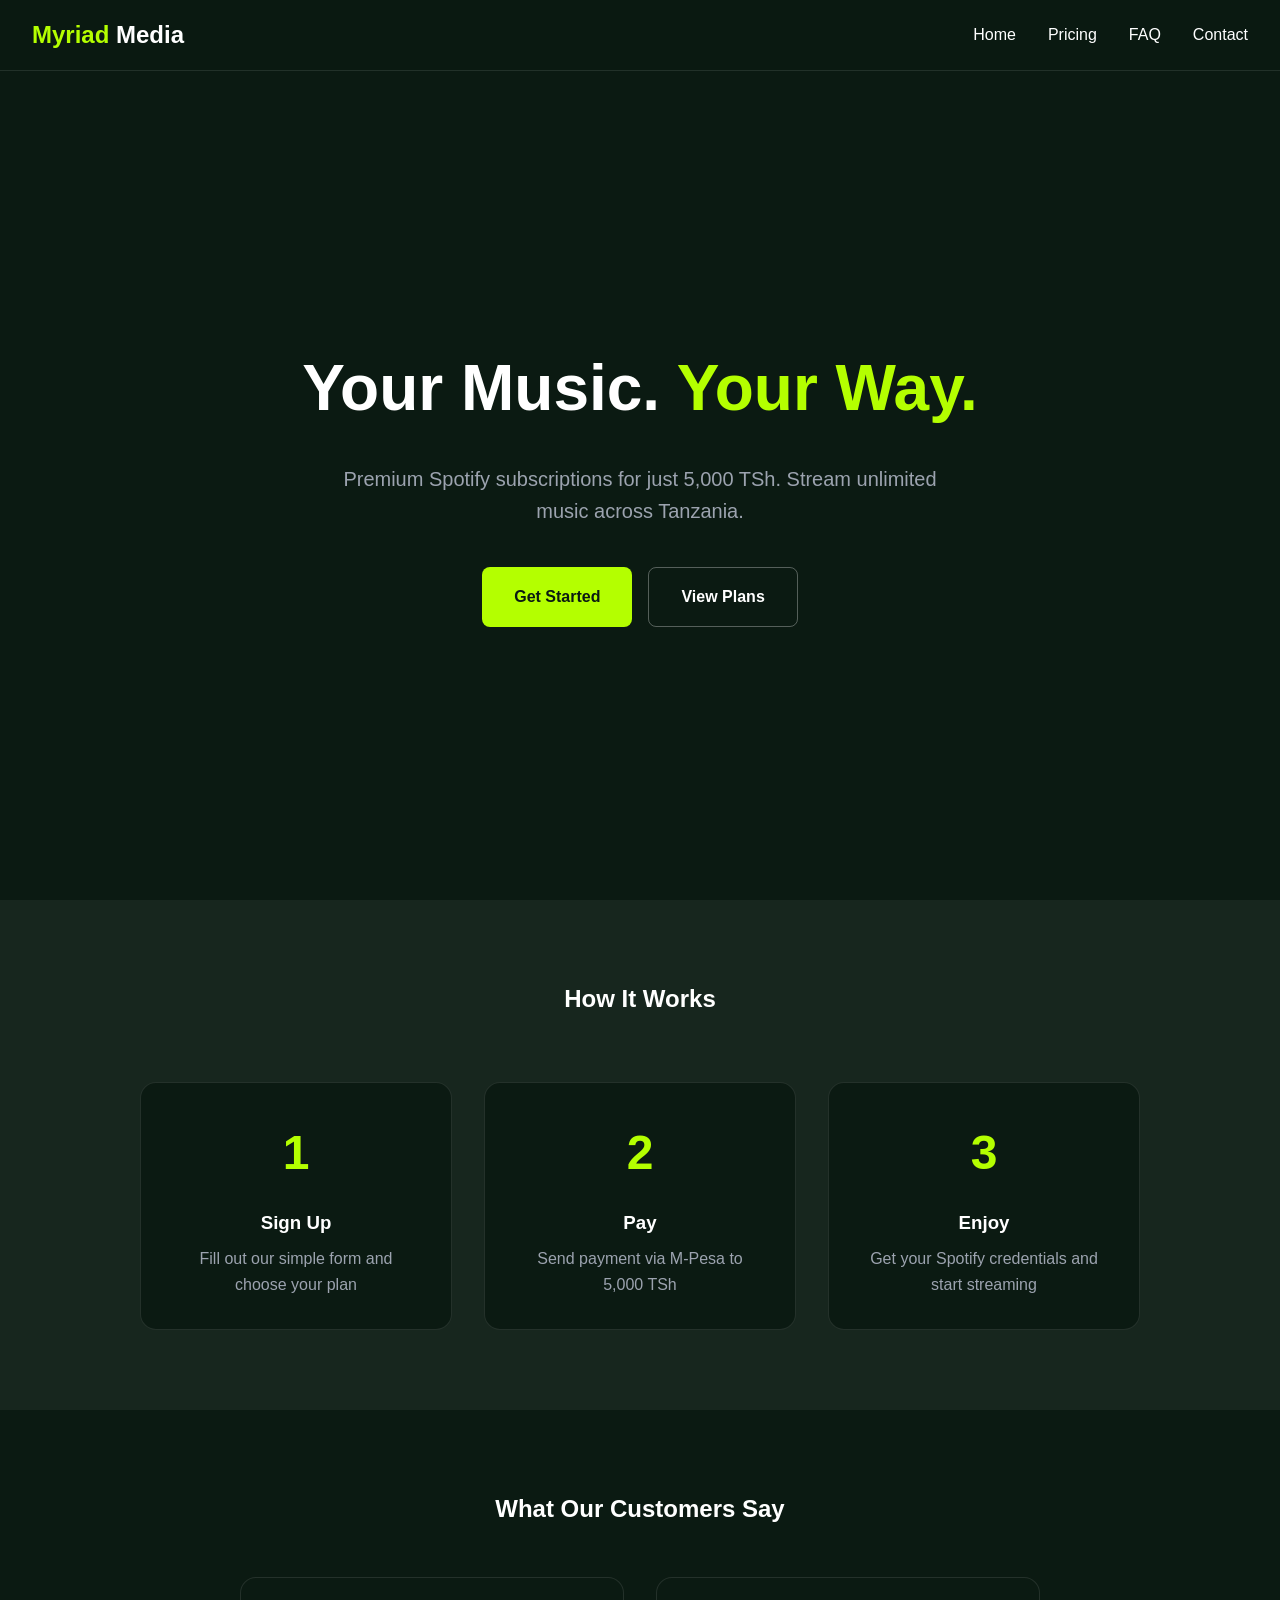
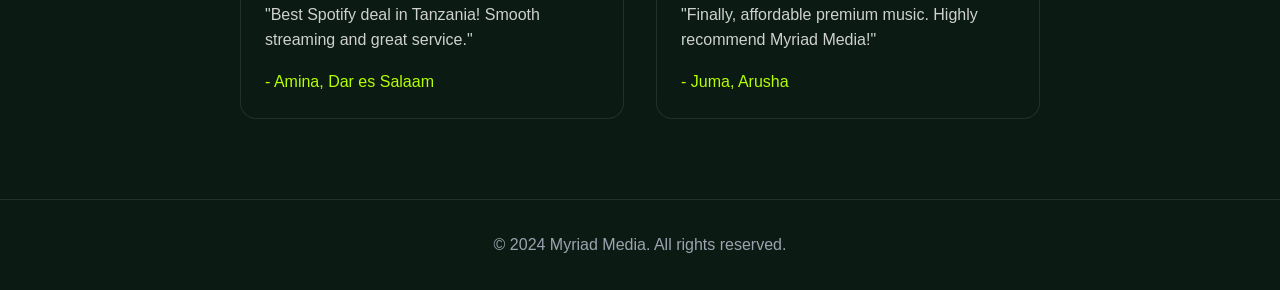
==== index.html @ 56f477ee "Add files via upload" ====
<!DOCTYPE html>
<html lang="en">
<head>
  <meta charset="UTF-8">
  <meta name="viewport" content="width=device-width, initial-scale=1.0">
  <title>Myriad Media - Spotify Subscriptions in Tanzania</title>
  <link rel="stylesheet" href="style.css">
</head>
<body>
  <nav class="navbar">
    <a href="index.html" class="logo"><span class="accent">Myriad</span> Media</a>
    <div class="nav-links">
      <a href="index.html">Home</a>
      <a href="pricing.html">Pricing</a>
      <a href="faq.html">FAQ</a>
      <a href="contact.html">Contact</a>
    </div>
  </nav>

  <section class="hero">
    <h1>Your Music. <span class="accent">Your Way.</span></h1>
    <p>Premium Spotify subscriptions for just 5,000 TSh. Stream unlimited music across Tanzania.</p>
    <div class="btn-group">
      <button class="btn btn-primary" onclick="openModal()">Get Started</button>
      <a href="pricing.html" class="btn btn-outline">View Plans</a>
    </div>
  </section>

  <section class="how-it-works">
    <h2>How It Works</h2>
    <div class="steps">
      <div class="step">
        <div class="step-number">1</div>
        <h3>Sign Up</h3>
        <p>Fill out our simple form and choose your plan</p>
      </div>
      <div class="step">
        <div class="step-number">2</div>
        <h3>Pay</h3>
        <p>Send payment via M-Pesa to 5,000 TSh</p>
      </div>
      <div class="step">
        <div class="step-number">3</div>
        <h3>Enjoy</h3>
        <p>Get your Spotify credentials and start streaming</p>
      </div>
    </div>
  </section>

  <section class="testimonials">
    <h2>What Our Customers Say</h2>
    <div class="testimonials-grid">
      <div class="testimonial">
        <p>"Best Spotify deal in Tanzania! Smooth streaming and great service."</p>
        <span class="accent">- Amina, Dar es Salaam</span>
      </div>
      <div class="testimonial">
        <p>"Finally, affordable premium music. Highly recommend Myriad Media!"</p>
        <span class="accent">- Juma, Arusha</span>
      </div>
    </div>
  </section>

  <footer>
    <p>&copy; 2024 Myriad Media. All rights reserved.</p>
  </footer>

  <div id="modal" class="modal">
    <div class="modal-backdrop" onclick="closeModal()"></div>
    <div class="modal-content">
      <button class="modal-close" onclick="closeModal()">&times;</button>
      <h2>Get <span class="accent">Started</span></h2>
      <p>Fill out the form and we'll contact you on WhatsApp</p>
      <form id="leadForm">
        <label>Name *</label>
        <input type="text" name="name" required>
        <label>City *</label>
        <input type="text" name="city" required>
        <label>Phone *</label>
        <input type="tel" name="phone" required>
        <label>How did you hear about us? *</label>
        <input type="text" name="source" required>
        <label>Referral Code (optional)</label>
        <input type="text" name="referral">
        <button type="submit" class="btn btn-primary">Continue on WhatsApp</button>
      </form>
    </div>
  </div>

  <script src="script.js"></script>
</body>
</html>
---- style.css ----
* {
  margin: 0;
  padding: 0;
  box-sizing: border-box;
}

:root {
  --bg: #0b1a12;
  --accent: #b4ff00;
  --text: #ffffff;
  --text-muted: #9ca3af;
}

body {
  font-family: -apple-system, BlinkMacSystemFont, 'Segoe UI', Roboto, sans-serif;
  background-color: var(--bg);
  color: var(--text);
  line-height: 1.6;
}

.accent {
  color: var(--accent);
}

.navbar {
  position: fixed;
  top: 0;
  left: 0;
  right: 0;
  background: rgba(11, 26, 18, 0.9);
  backdrop-filter: blur(10px);
  border-bottom: 1px solid rgba(255, 255, 255, 0.1);
  padding: 1rem 2rem;
  display: flex;
  justify-content: space-between;
  align-items: center;
  z-index: 50;
}

.logo {
  font-size: 1.5rem;
  font-weight: bold;
  text-decoration: none;
  color: var(--text);
}

.nav-links {
  display: flex;
  gap: 2rem;
}

.nav-links a {
  color: var(--text);
  text-decoration: none;
  transition: color 0.2s;
}

.nav-links a:hover {
  color: var(--accent);
}

.hero {
  min-height: 100vh;
  display: flex;
  flex-direction: column;
  justify-content: center;
  align-items: center;
  text-align: center;
  padding: 8rem 2rem 4rem;
}

.hero h1 {
  font-size: 4rem;
  margin-bottom: 1.5rem;
}

.hero p {
  font-size: 1.25rem;
  color: var(--text-muted);
  max-width: 600px;
  margin-bottom: 2.5rem;
}

.btn-group {
  display: flex;
  gap: 1rem;
}

.btn {
  padding: 1rem 2rem;
  border-radius: 0.5rem;
  font-weight: bold;
  text-decoration: none;
  cursor: pointer;
  border: none;
  font-size: 1rem;
  transition: all 0.2s;
}

.btn-primary {
  background: var(--accent);
  color: var(--bg);
}

.btn-primary:hover {
  background: #9ee000;
}

.btn-outline {
  border: 1px solid rgba(255, 255, 255, 0.3);
  color: var(--text);
  background: transparent;
}

.btn-outline:hover {
  border-color: var(--accent);
}

.btn-block {
  display: block;
  width: 100%;
  text-align: center;
}

.how-it-works {
  padding: 5rem 2rem;
  background: rgba(255, 255, 255, 0.05);
}

.how-it-works h2 {
  text-align: center;
  margin-bottom: 4rem;
}

.steps {
  display: grid;
  grid-template-columns: repeat(auto-fit, minmax(250px, 1fr));
  gap: 2rem;
  max-width: 1000px;
  margin: 0 auto;
}

.step {
  text-align: center;
  padding: 2rem;
  border-radius: 1rem;
  background: var(--bg);
  border: 1px solid rgba(255, 255, 255, 0.1);
}

.step-number {
  font-size: 3rem;
  font-weight: bold;
  color: var(--accent);
  margin-bottom: 1rem;
}

.step h3 {
  margin-bottom: 0.5rem;
}

.step p {
  color: var(--text-muted);
}

.testimonials {
  padding: 5rem 2rem;
}

.testimonials h2 {
  text-align: center;
  margin-bottom: 3rem;
}

.testimonials-grid {
  display: grid;
  grid-template-columns: repeat(auto-fit, minmax(300px, 1fr));
  gap: 2rem;
  max-width: 800px;
  margin: 0 auto;
}

.testimonial {
  padding: 1.5rem;
  border-radius: 1rem;
  background: var(--bg);
  border: 1px solid rgba(255, 255, 255, 0.1);
}

.testimonial p {
  margin-bottom: 1rem;
  color: rgba(255, 255, 255, 0.8);
}

.page-header {
  padding: 10rem 2rem 4rem;
  text-align: center;
}

.page-header h1 {
  font-size: 3rem;
  margin-bottom: 1rem;
}

.page-header p {
  color: var(--text-muted);
  font-size: 1.25rem;
}

.pricing-section {
  padding: 2rem 2rem 5rem;
  display: flex;
  justify-content: center;
}

.price-card {
  background: var(--bg);
  border: 2px solid var(--accent);
  border-radius: 1.5rem;
  padding: 3rem;
  max-width: 400px;
  text-align: center;
}

.price-card h2 {
  margin-bottom: 1.5rem;
}

.price {
  margin-bottom: 2rem;
}

.amount {
  font-size: 3rem;
  font-weight: bold;
  color: var(--accent);
}

.period {
  color: var(--text-muted);
}

.features {
  list-style: none;
  text-align: left;
  margin-bottom: 2rem;
}

.features li {
  padding: 0.5rem 0;
  display: flex;
  gap: 0.75rem;
}

.faq-section {
  padding: 2rem 2rem 5rem;
  max-width: 800px;
  margin: 0 auto;
}

.faq-item {
  padding: 1.5rem;
  border-radius: 1rem;
  background: var(--bg);
  border: 1px solid rgba(255, 255, 255, 0.1);
  margin-bottom: 1rem;
}

.faq-item h3 {
  color: var(--accent);
  margin-bottom: 0.5rem;
}

.faq-cta {
  margin-top: 3rem;
  padding: 2rem;
  border-radius: 1rem;
  background: var(--bg);
  border: 1px solid rgba(180, 255, 0, 0.3);
  text-align: center;
}

.faq-cta h3 {
  margin-bottom: 1rem;
}

.faq-cta a {
  text-decoration: none;
}

.contact-section {
  padding: 2rem 2rem 5rem;
  max-width: 600px;
  margin: 0 auto;
}

.contact-form label {
  display: block;
  margin-bottom: 0.5rem;
}

.contact-form input,
.contact-form textarea {
  width: 100%;
  padding: 0.75rem 1rem;
  margin-bottom: 1.5rem;
  border-radius: 0.5rem;
  border: 1px solid rgba(255, 255, 255, 0.2);
  background: rgba(255, 255, 255, 0.1);
  color: var(--text);
  font-family: inherit;
  font-size: 1rem;
}

.contact-form input:focus,
.contact-form textarea:focus {
  outline: none;
  border-color: var(--accent);
}

.contact-form textarea {
  resize: none;
}

.contact-cta {
  margin-top: 3rem;
  padding: 2rem;
  border-radius: 1rem;
  background: var(--bg);
  border: 1px solid rgba(255, 255, 255, 0.1);
  text-align: center;
}

.contact-cta p {
  color: var(--text-muted);
  margin-bottom: 1rem;
}

.contact-cta a {
  font-size: 1.25rem;
  text-decoration: none;
}

footer {
  padding: 2rem;
  border-top: 1px solid rgba(255, 255, 255, 0.1);
  text-align: center;
  color: var(--text-muted);
}

.modal {
  display: none;
  position: fixed;
  inset: 0;
  z-index: 100;
  align-items: center;
  justify-content: center;
  padding: 1rem;
}

.modal.active {
  display: flex;
}

.modal-backdrop {
  position: absolute;
  inset: 0;
  background: rgba(0, 0, 0, 0.8);
}

.modal-content {
  position: relative;
  background: var(--bg);
  border: 1px solid var(--accent);
  border-radius: 1rem;
  padding: 2rem;
  max-width: 400px;
  width: 100%;
  max-height: 90vh;
  overflow-y: auto;
}

.modal-close {
  position: absolute;
  top: 1rem;
  right: 1rem;
  background: none;
  border: none;
  color: var(--text-muted);
  font-size: 1.5rem;
  cursor: pointer;
}

.modal-content h2 {
  margin-bottom: 0.5rem;
}

.modal-content > p {
  color: var(--text-muted);
  margin-bottom: 1.5rem;
}

.modal-content label {
  display: block;
  margin-bottom: 0.5rem;
  font-size: 0.875rem;
}

.modal-content input {
  width: 100%;
  padding: 0.75rem 1rem;
  margin-bottom: 1rem;
  border-radius: 0.5rem;
  border: 1px solid rgba(255, 255, 255, 0.2);
  background: rgba(255, 255, 255, 0.1);
  color: var(--text);
  font-family: inherit;
}

.modal-content input:focus {
  outline: none;
  border-color: var(--accent);
}

@media (max-width: 768px) {
  .hero h1 {
    font-size: 2.5rem;
  }

  .btn-group {
    flex-direction: column;
  }

  .nav-links {
    gap: 1rem;
  }

  .navbar {
    padding: 1rem;
  }
}
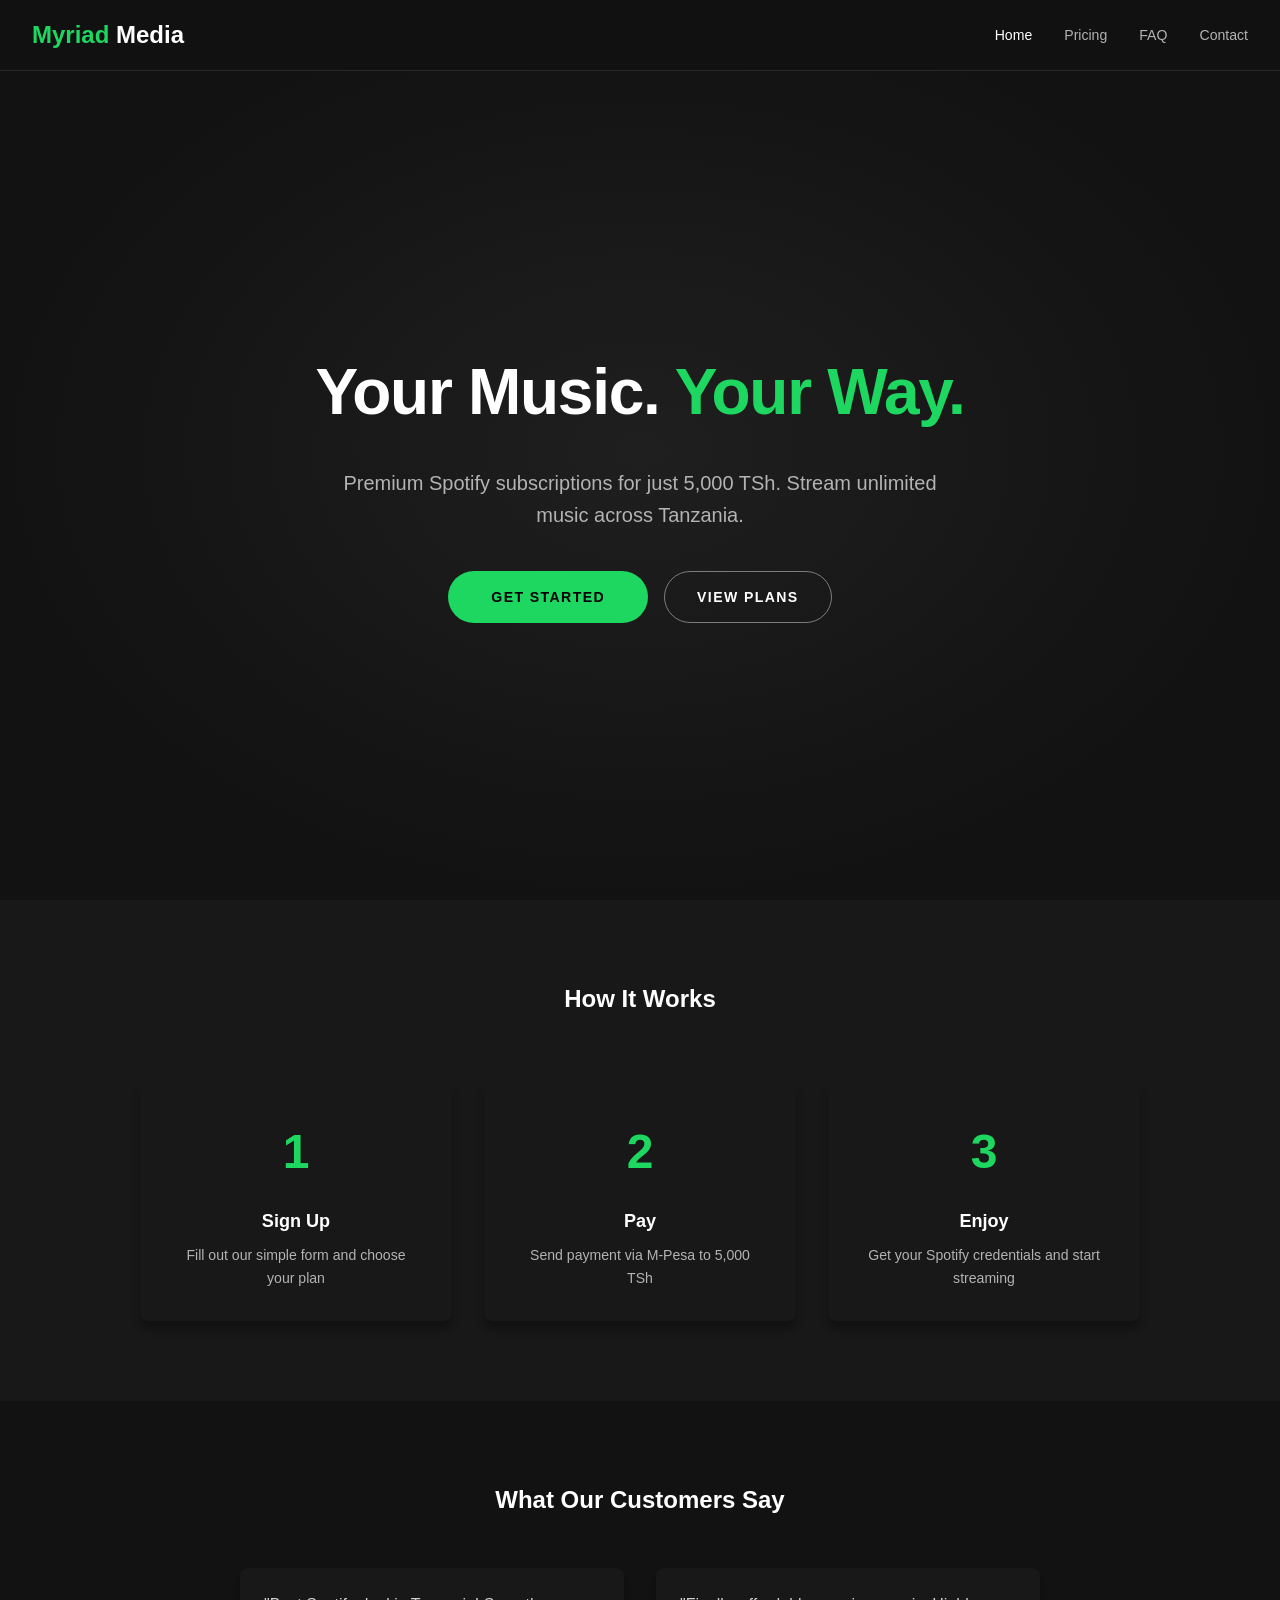
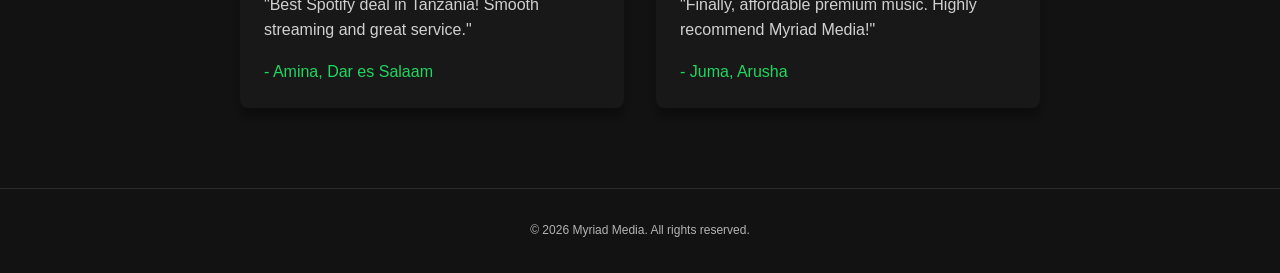
==== commit d1726a44: "Spotify design.md integration updated" ====
--- a/index.html
+++ b/index.html
@@ -8,9 +8,9 @@
 </head>
 <body>
   <nav class="navbar">
-    <a href="index.html" class="logo"><span class="accent">Myriad</span> Media</a>
+    <a href="index.html" class="logo"><span>Myriad</span> Media</a>
     <div class="nav-links">
-      <a href="index.html">Home</a>
+      <a href="index.html" class="active">Home</a>
       <a href="pricing.html">Pricing</a>
       <a href="faq.html">FAQ</a>
       <a href="contact.html">Contact</a>
@@ -62,7 +62,7 @@
   </section>
 
   <footer>
-    <p>&copy; 2024 Myriad Media. All rights reserved.</p>
+    <p>&copy; 2026 Myriad Media. All rights reserved.</p>
   </footer>
 
   <div id="modal" class="modal">
@@ -82,7 +82,7 @@
         <input type="text" name="source" required>
         <label>Referral Code (optional)</label>
         <input type="text" name="referral">
-        <button type="submit" class="btn btn-primary">Continue on WhatsApp</button>
+        <button type="submit" class="btn btn-primary btn-block">Continue on WhatsApp</button>
       </form>
     </div>
   </div>
--- a/style.css
+++ b/style.css
@@ -5,14 +5,26 @@
 }
 
 :root {
-  --bg: #0b1a12;
-  --accent: #b4ff00;
+  --bg: #121212;
+  --surface: #181818;
+  --surface-hover: #1f1f1f;
+  --accent: #1ed760;
   --text: #ffffff;
-  --text-muted: #9ca3af;
+  --text-muted: #b3b3b3;
+  --border: #4d4d4d;
+  --border-light: #7c7c7c;
+  --card: #181818;
+  --card-hover: #1f1f1f;
+  --negative: #f3727f;
+  --warning: #ffa42b;
+  --announcement: #539df5;
+  --shadow-heavy: rgba(0, 0, 0, 0.5) 0px 8px 24px;
+  --shadow-medium: rgba(0, 0, 0, 0.3) 0px 8px 8px;
+  --inset-border: rgb(18, 18, 18) 0px 1px 0px, rgb(124, 124, 124) 0px 0px 0px 1px inset;
 }
 
 body {
-  font-family: -apple-system, BlinkMacSystemFont, 'Segoe UI', Roboto, sans-serif;
+  font-family: SpotifyMixUI, -apple-system, BlinkMacSystemFont, 'Segoe UI', Roboto, sans-serif;
   background-color: var(--bg);
   color: var(--text);
   line-height: 1.6;
@@ -27,21 +39,26 @@
   top: 0;
   left: 0;
   right: 0;
-  background: rgba(11, 26, 18, 0.9);
+  background: rgba(18, 18, 18, 0.9);
   backdrop-filter: blur(10px);
-  border-bottom: 1px solid rgba(255, 255, 255, 0.1);
   padding: 1rem 2rem;
   display: flex;
   justify-content: space-between;
   align-items: center;
   z-index: 50;
+  border-bottom: 1px solid rgba(255, 255, 255, 0.1);
 }
 
 .logo {
   font-size: 1.5rem;
-  font-weight: bold;
+  font-weight: 700;
   text-decoration: none;
   color: var(--text);
+  letter-spacing: normal;
+}
+
+.logo span {
+  color: var(--accent);
 }
 
 .nav-links {
@@ -50,13 +67,16 @@
 }
 
 .nav-links a {
+  color: var(--text-muted);
+  text-decoration: none;
+  font-size: 0.88rem;
+  font-weight: 400;
+  transition: color 0.2s;
+}
+
+.nav-links a:hover,
+.nav-links a.active {
   color: var(--text);
-  text-decoration: none;
-  transition: color 0.2s;
-}
-
-.nav-links a:hover {
-  color: var(--accent);
 }
 
 .hero {
@@ -67,11 +87,14 @@
   align-items: center;
   text-align: center;
   padding: 8rem 2rem 4rem;
+  background: radial-gradient(ellipse at center, #1f1f1f 0%, var(--bg) 70%);
 }
 
 .hero h1 {
   font-size: 4rem;
+  font-weight: 700;
   margin-bottom: 1.5rem;
+  letter-spacing: -0.02em;
 }
 
 .hero p {
@@ -79,6 +102,7 @@
   color: var(--text-muted);
   max-width: 600px;
   margin-bottom: 2.5rem;
+  font-weight: 400;
 }
 
 .btn-group {
@@ -87,49 +111,59 @@
 }
 
 .btn {
-  padding: 1rem 2rem;
-  border-radius: 0.5rem;
-  font-weight: bold;
+  padding: 14px 32px;
+  border-radius: 9999px;
+  font-weight: 700;
   text-decoration: none;
   cursor: pointer;
   border: none;
-  font-size: 1rem;
+  font-size: 0.88rem;
+  text-transform: uppercase;
+  letter-spacing: 1.4px;
   transition: all 0.2s;
 }
 
 .btn-primary {
   background: var(--accent);
-  color: var(--bg);
+  color: #000000;
+  padding: 14px 43px;
+  border-radius: 500px;
 }
 
 .btn-primary:hover {
-  background: #9ee000;
+  background: #1db954;
+  transform: scale(1.04);
 }
 
 .btn-outline {
-  border: 1px solid rgba(255, 255, 255, 0.3);
+  border: 1px solid var(--border-light);
   color: var(--text);
   background: transparent;
+  padding: 14px 32px;
+  border-radius: 9999px;
 }
 
 .btn-outline:hover {
-  border-color: var(--accent);
+  border-color: var(--text);
 }
 
 .btn-block {
   display: block;
   width: 100%;
   text-align: center;
+  border-radius: 9999px;
 }
 
 .how-it-works {
   padding: 5rem 2rem;
-  background: rgba(255, 255, 255, 0.05);
+  background: var(--surface);
 }
 
 .how-it-works h2 {
   text-align: center;
   margin-bottom: 4rem;
+  font-size: 1.5rem;
+  font-weight: 700;
 }
 
 .steps {
@@ -143,24 +177,32 @@
 .step {
   text-align: center;
   padding: 2rem;
-  border-radius: 1rem;
-  background: var(--bg);
-  border: 1px solid rgba(255, 255, 255, 0.1);
+  border-radius: 8px;
+  background: var(--card);
+  box-shadow: var(--shadow-medium);
+  transition: background 0.2s;
+}
+
+.step:hover {
+  background: var(--card-hover);
 }
 
 .step-number {
   font-size: 3rem;
-  font-weight: bold;
+  font-weight: 700;
   color: var(--accent);
   margin-bottom: 1rem;
 }
 
 .step h3 {
   margin-bottom: 0.5rem;
+  font-size: 1.13rem;
+  font-weight: 600;
 }
 
 .step p {
   color: var(--text-muted);
+  font-size: 0.88rem;
 }
 
 .testimonials {
@@ -170,6 +212,8 @@
 .testimonials h2 {
   text-align: center;
   margin-bottom: 3rem;
+  font-size: 1.5rem;
+  font-weight: 700;
 }
 
 .testimonials-grid {
@@ -182,29 +226,38 @@
 
 .testimonial {
   padding: 1.5rem;
-  border-radius: 1rem;
-  background: var(--bg);
-  border: 1px solid rgba(255, 255, 255, 0.1);
+  border-radius: 8px;
+  background: var(--card);
+  box-shadow: var(--shadow-medium);
 }
 
 .testimonial p {
   margin-bottom: 1rem;
   color: rgba(255, 255, 255, 0.8);
+  font-size: 1rem;
 }
 
 .page-header {
   padding: 10rem 2rem 4rem;
   text-align: center;
+  background: radial-gradient(ellipse at center, #1f1f1f 0%, var(--bg) 70%);
+  min-height: 40vh;
+  display: flex;
+  flex-direction: column;
+  justify-content: center;
+  align-items: center;
 }
 
 .page-header h1 {
   font-size: 3rem;
-  margin-bottom: 1rem;
+  font-weight: 700;
+  margin-bottom: 1rem;
+  letter-spacing: -0.02em;
 }
 
 .page-header p {
   color: var(--text-muted);
-  font-size: 1.25rem;
+  font-size: 1.13rem;
 }
 
 .pricing-section {
@@ -214,16 +267,19 @@
 }
 
 .price-card {
-  background: var(--bg);
+  background: var(--card);
   border: 2px solid var(--accent);
-  border-radius: 1.5rem;
+  border-radius: 8px;
   padding: 3rem;
   max-width: 400px;
   text-align: center;
+  box-shadow: var(--shadow-heavy);
 }
 
 .price-card h2 {
   margin-bottom: 1.5rem;
+  font-size: 1.5rem;
+  font-weight: 700;
 }
 
 .price {
@@ -232,12 +288,13 @@
 
 .amount {
   font-size: 3rem;
-  font-weight: bold;
+  font-weight: 700;
   color: var(--accent);
 }
 
 .period {
   color: var(--text-muted);
+  font-size: 1rem;
 }
 
 .features {
@@ -250,6 +307,12 @@
   padding: 0.5rem 0;
   display: flex;
   gap: 0.75rem;
+  font-size: 0.88rem;
+  color: var(--text-muted);
+}
+
+.features li span {
+  color: var(--accent);
 }
 
 .faq-section {
@@ -260,32 +323,45 @@
 
 .faq-item {
   padding: 1.5rem;
-  border-radius: 1rem;
-  background: var(--bg);
-  border: 1px solid rgba(255, 255, 255, 0.1);
+  border-radius: 8px;
+  background: var(--card);
+  box-shadow: var(--shadow-medium);
   margin-bottom: 1rem;
 }
 
 .faq-item h3 {
   color: var(--accent);
   margin-bottom: 0.5rem;
+  font-size: 1rem;
+  font-weight: 700;
+}
+
+.faq-item p {
+  color: var(--text-muted);
+  font-size: 0.88rem;
 }
 
 .faq-cta {
   margin-top: 3rem;
   padding: 2rem;
-  border-radius: 1rem;
-  background: var(--bg);
-  border: 1px solid rgba(180, 255, 0, 0.3);
-  text-align: center;
+  border-radius: 8px;
+  background: var(--card);
+  border: 1px solid rgba(30, 215, 96, 0.3);
+  text-align: center;
+  box-shadow: var(--shadow-medium);
 }
 
 .faq-cta h3 {
   margin-bottom: 1rem;
+  font-size: 1rem;
+  font-weight: 700;
 }
 
 .faq-cta a {
   text-decoration: none;
+  color: var(--accent);
+  font-size: 0.88rem;
+  font-weight: 600;
 }
 
 .contact-section {
@@ -297,48 +373,76 @@
 .contact-form label {
   display: block;
   margin-bottom: 0.5rem;
+  font-size: 0.75rem;
+  font-weight: 700;
+  text-transform: uppercase;
+  letter-spacing: 1.4px;
+  color: var(--text-muted);
 }
 
 .contact-form input,
 .contact-form textarea {
   width: 100%;
-  padding: 0.75rem 1rem;
+  padding: 12px 16px;
   margin-bottom: 1.5rem;
-  border-radius: 0.5rem;
-  border: 1px solid rgba(255, 255, 255, 0.2);
-  background: rgba(255, 255, 255, 0.1);
+  border-radius: 500px;
+  border: none;
+  background: var(--surface-hover);
   color: var(--text);
   font-family: inherit;
   font-size: 1rem;
+  box-shadow: var(--inset-border);
 }
 
 .contact-form input:focus,
 .contact-form textarea:focus {
-  outline: none;
-  border-color: var(--accent);
+  outline: 1px solid #000000;
+  border: none;
+}
+
+.contact-form input.focused,
+.contact-form textarea.focused {
+  outline: 1px solid var(--accent);
+  border: none;
+}
+
+.contact-form input.error {
+  outline: 1px solid var(--negative);
+  border: none;
+}
+
+.contact-form input.valid {
+  outline: 1px solid var(--accent);
+  border: none;
 }
 
 .contact-form textarea {
+  border-radius: 8px;
   resize: none;
+  min-height: 120px;
 }
 
 .contact-cta {
   margin-top: 3rem;
   padding: 2rem;
-  border-radius: 1rem;
-  background: var(--bg);
+  border-radius: 8px;
+  background: var(--card);
   border: 1px solid rgba(255, 255, 255, 0.1);
   text-align: center;
+  box-shadow: var(--shadow-medium);
 }
 
 .contact-cta p {
   color: var(--text-muted);
   margin-bottom: 1rem;
+  font-size: 0.88rem;
 }
 
 .contact-cta a {
-  font-size: 1.25rem;
+  font-size: 1rem;
+  font-weight: 600;
   text-decoration: none;
+  color: var(--accent);
 }
 
 footer {
@@ -346,6 +450,7 @@
   border-top: 1px solid rgba(255, 255, 255, 0.1);
   text-align: center;
   color: var(--text-muted);
+  font-size: 0.75rem;
 }
 
 .modal {
@@ -370,14 +475,14 @@
 
 .modal-content {
   position: relative;
-  background: var(--bg);
-  border: 1px solid var(--accent);
-  border-radius: 1rem;
+  background: var(--card);
+  border-radius: 8px;
   padding: 2rem;
   max-width: 400px;
   width: 100%;
   max-height: 90vh;
   overflow-y: auto;
+  box-shadow: var(--shadow-heavy);
 }
 
 .modal-close {
@@ -389,37 +494,58 @@
   color: var(--text-muted);
   font-size: 1.5rem;
   cursor: pointer;
+  padding: 0.5rem;
+  border-radius: 50%;
+  width: 40px;
+  height: 40px;
+  display: flex;
+  align-items: center;
+  justify-content: center;
+  transition: background 0.2s;
+}
+
+.modal-close:hover {
+  background: var(--surface-hover);
 }
 
 .modal-content h2 {
   margin-bottom: 0.5rem;
+  font-size: 1.5rem;
+  font-weight: 700;
 }
 
 .modal-content > p {
   color: var(--text-muted);
   margin-bottom: 1.5rem;
+  font-size: 0.88rem;
 }
 
 .modal-content label {
   display: block;
   margin-bottom: 0.5rem;
-  font-size: 0.875rem;
+  font-size: 0.75rem;
+  font-weight: 700;
+  text-transform: uppercase;
+  letter-spacing: 1.4px;
+  color: var(--text-muted);
 }
 
 .modal-content input {
   width: 100%;
-  padding: 0.75rem 1rem;
-  margin-bottom: 1rem;
-  border-radius: 0.5rem;
-  border: 1px solid rgba(255, 255, 255, 0.2);
-  background: rgba(255, 255, 255, 0.1);
+  padding: 12px 16px;
+  margin-bottom: 1rem;
+  border-radius: 500px;
+  border: none;
+  background: var(--surface-hover);
   color: var(--text);
   font-family: inherit;
+  font-size: 1rem;
+  box-shadow: var(--inset-border);
 }
 
 .modal-content input:focus {
-  outline: none;
-  border-color: var(--accent);
+  outline: 1px solid #000000;
+  border: none;
 }
 
 @media (max-width: 768px) {
